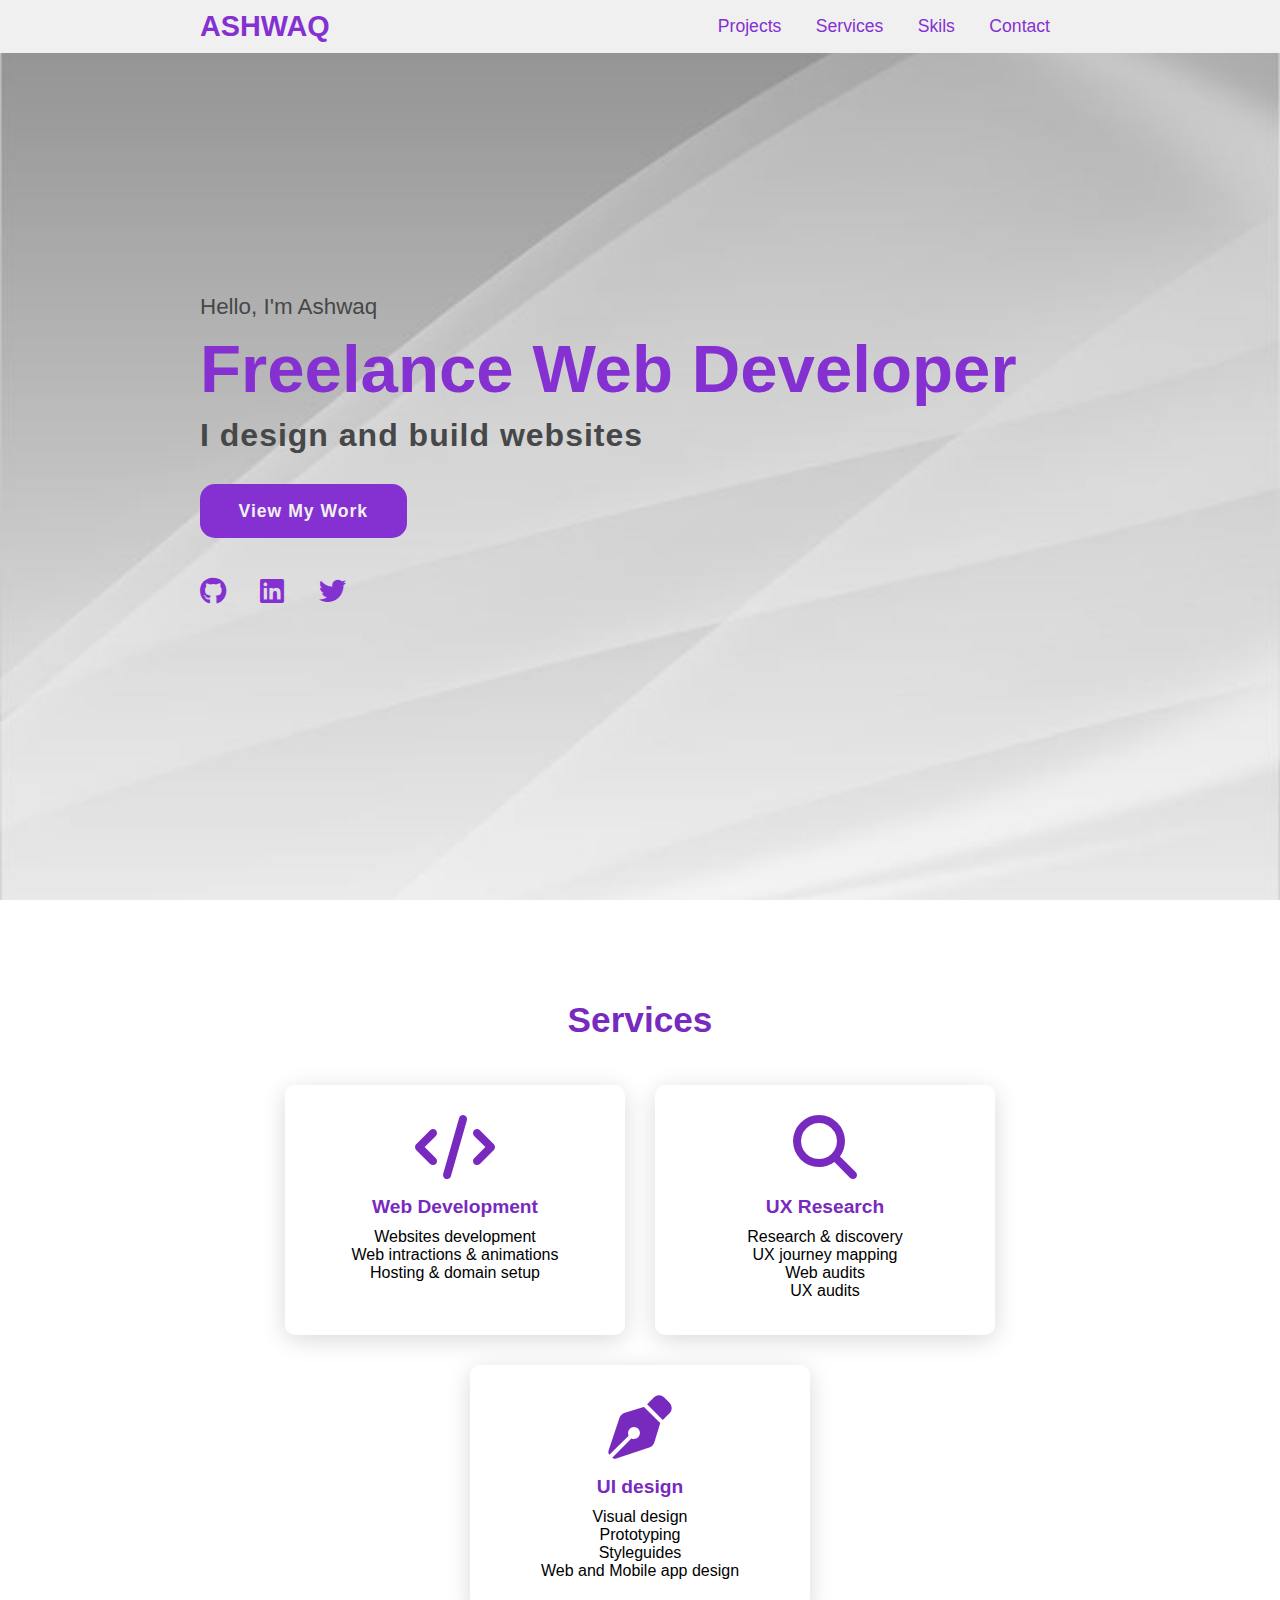
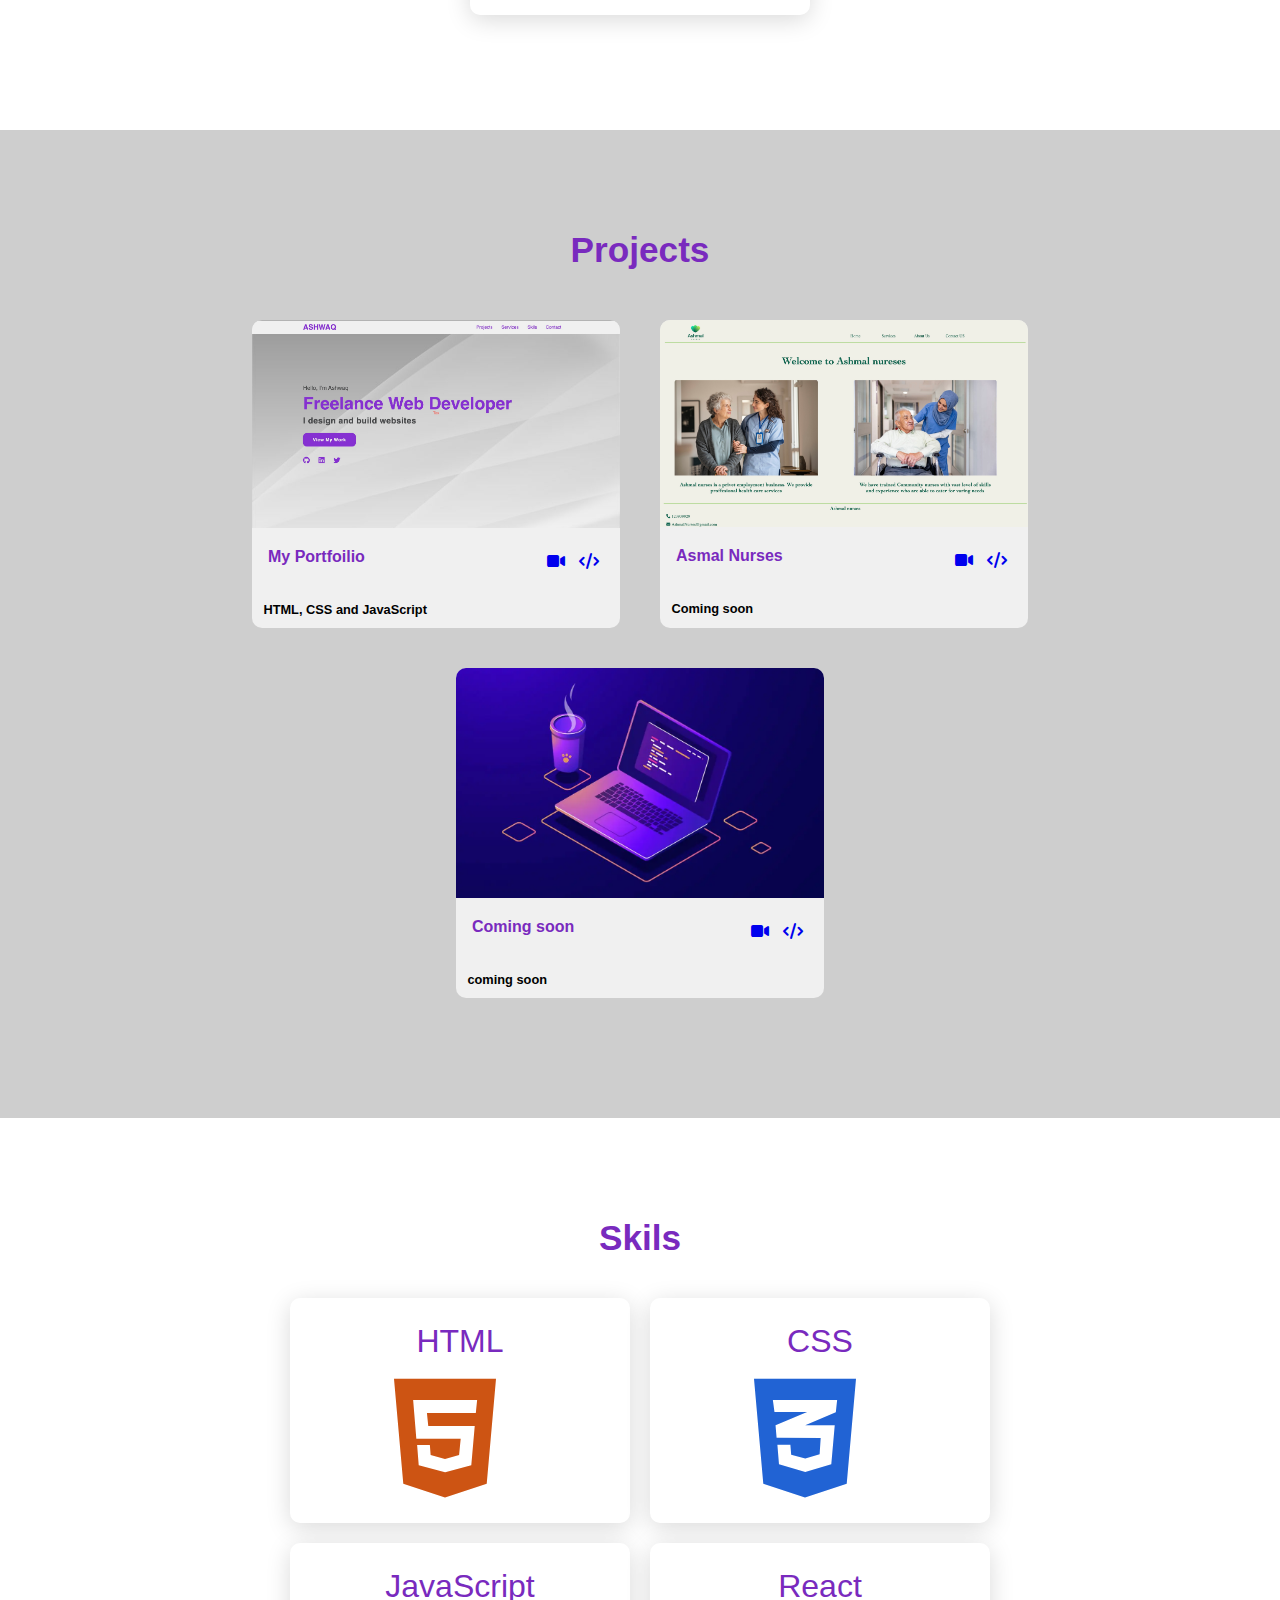
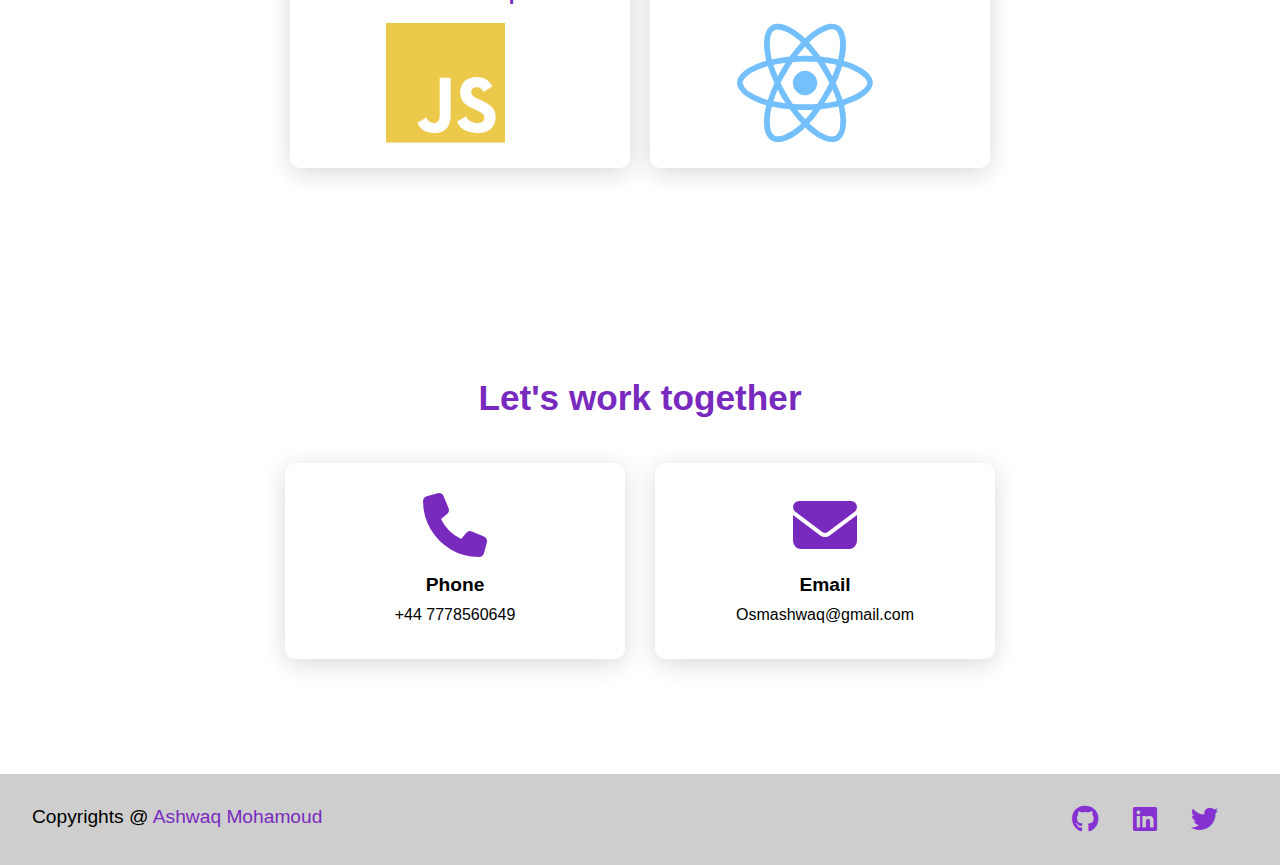
==== index.html @ 0eb19bd8 "HI" ====
<!DOCTYPE html>
<html lang="en">
<head>
    <meta charset="UTF-8">
    <meta name="viewport" content="width=device-width, initial-scale=1.0">
    <link rel="stylesheet" herf="https://cdnjs.cloudflare.com/ajax/libs/font-awesome/6.5.1/css/all.min.css">
    <link rel="stylesheet" href="https://cdnjs.cloudflare.com/ajax/libs/font-awesome/6.4.2/css/all.min.css">
    <link rel="stylesheet" herf="https://icons8.com/icon/AZOZNnY73haj/github">
    <link rel="stylesheet" href="version.css">
    <title>Ashwaq </title>
</head>
<body>
    <header>
        
            <a href="#" class="logo"> Ashwaq </a>
            <nav class="navigation"> 
            
                <a href="#Projects" class="hideOnMobile"> Projects</a>
                <a href="#Services" class="hideOnMobile" > Services</a>
                <a href="#Skils"  class="hideOnMobile"> Skils</a>
                <a href="#Contact"  class="hideOnMobile"> Contact </a>
                <a onclick= showsideBar() class="menICon"> <i class="fa-solid fa-bars" ></i></a>
                
               
            </div>
            </nav>

            <nav class="sideBar">
                <a onclick= hideSideBar() class="menICon"><i class="fa-solid fa-x"></i></i></a>
                
               <a  href="#Projects" class="menue-items"> Projects</a>
               <a  href="#Services"class="menue-items" > Services</a>
               <a  href="#Skils" class="menue-items"> Skils</a>
               <a  href="#Contact" class="menue-items"> Contact </a>
            </nav>
        
    </header>
    <section class="main">
        <div>
            <h2>Hello, I'm Ashwaq<br><span>  Freelance Web Developer</span> </h2>
            <h3> I design and build websites</h3>
            <a href="#Projects" id="Project" class="main-btn"> View My Work </a>
            <div class="icons" >
                <a href="https://github.com/AshwaqOsman"><i class="fa-brands fa-github"></i></a>
                <a href="https://www.linkedin.com/feed/"><i class="fa-brands fa-linkedin"></i></a>
                <a href="https://twitter.com/waaashwaq?s=11&t=D5oo-6QSOzJYgbG1SC8eMA"><i class="fa-brands fa-twitter"></i></a>
            </div>
        </div>
        
    </section>

    <section class="cards" id="Services">
        <h2 class="title">Services</h2>
        <div class="content">

            <div class="card">
                <div class="icon">
                    <i class="fa-solid fa-code"></i>
                </div>
                <div class="info"> 
                    <h3> Web Development</h3>
                    <p> Websites development <br> Web intractions & animations <br> Hosting & domain setup</p>
                </div>
             </div>
             <div class="card">
                <div class="icon">
                    <i class="fa-solid fa-magnifying-glass"></i>
                </div>
                <div class="info">
                    <h3> UX Research</h3>
                    <p> Research & discovery <br> UX journey mapping <br>  Web audits <br> UX audits <br></p>
                </div>
                

            </div>
            <div class="card">
                <div class="icon">
                    <i class="fa-solid fa-pen-nib"></i>
                </div>
                <div class="info"> 
                    <h3>UI design</h3>
                    <p> Visual design <br> Prototyping <br> Styleguides <br> Web and Mobile app design</p>
                </div>
               

        </div>

    </section>


    <section class="Projects" id="Projects">
        <h2 class="title"> Projects</h2>
        <div class="content"> 
            <div class="project-card">
                <div class="  project-imge">
                    <img src="Screenshot 2024-02-02 at 00.38.44 2.jpg ">
                </div>
                <div class="project-info">
                    <span>My Portfoilio</span>
                    <div class="project-icons">
                        <a href="#" > <i class="fa-solid fa-video"></i></a>
                        <a href="https://github.com/AshwaqOsman/My-portfoilio" ><i class="fa-solid fa-code"></i> </a>
                    </div>
                </div>
                <div>
                    <div class="projet-desc">
                    <p> HTML, CSS and JavaScript</p>
                       
                    </div>
                </div>
            </div>
            <div class="project-card">
                <div class="  project-imge">
                    <img src="Ashmal pic.jpg">
                </div>
                <div class="project-info">
                    <span>Asmal Nurses</span>
                    <div class="project-icons">
                        <a href="#" > <i class="fa-solid fa-video"></i></a>
                        <a href="#" ><i class="fa-solid fa-code"></i> </a>
                    </div>
                </div>
                <div>
                    <div class="projet-desc">
                    <p> Coming soon</p>
                       
                    </div>
                </div>
            </div>
            <div class="project-card">
                <div class="  project-imge">
                    <img src="background.webp">
                </div>
                <div class="project-info">
                    <span>Coming soon</span>
                    <div class="project-icons">
                        <a href="#" > <i class="fa-solid fa-video"></i></a>
                        <a href="#" ><i class="fa-solid fa-code"></i> </a>
                    </div>
                </div>
                <div>
                    <div class="projet-desc">
                    <p> coming soon</p>
                       
                    </div>
                </div>
            </div>
        </div>
    </section>

    <section class="main-skils" id="Skils">
        <h3 class="skils-title">Skils</h3>
        
            <div class="skils-content">
            <div class="skil">
                <div class="skils-icon">
                    <h3> HTML</h3>
                    <i class="fa-brands fa-html5" style="color: #cd5413;"></i>
                </div>
                <div></div>
            </div>
            <div class="skil">
                <div class="skils-icon">
                    <h3> CSS</h3>
                    <i class="fa-brands fa-css3-alt" style="color: #2163d4;"></i>
                </div>
            </div>
            <div class="skil">
                <div class="skils-icon">
                    <h3> JavaScript</h3>
                    <i class="fa-brands fa-js" style="color: #ecc94b;"></i>
                </div>
            </div>
            <div class="skil">
                <div class="skils-icon">
                    <h3> React</h3>
                    <i class="fa-brands fa-react" style="color: #74C0FC;"></i>
                </div>
            </div>
            
            </div>

        </div>

    </section>

    <section class="card-contact" id="Contact">
        <h2 class="title"> Let's work together</h2>
        <div class="content">

            <div class="card">
                <div class="icon">
                    <i class="fa-solid fa-phone"></i>
                </div>
                <div class="info"> 
                    <h3> Phone</h3>
                    <p> +44 7778560649</p>
                </div>
            </div>

            <div class="card">
                <div class="icon">
                    <i class="fa-solid fa-envelope"></i>
                </div>
                <div class="info"> 
                    <h3> Email</h3>
                    <p>Osmashwaq@gmail.com</p>
                </div>
            </div>
        </div>




    </section>

    <footer class="footer">
        <p class="footer-title"> Copyrights @ <span> Ashwaq Mohamoud</span></p>
        <div class="icons" >
            <a href="https://github.com/AshwaqOsman"><i class="fa-brands fa-github"></i></a>
            <a href="https://www.linkedin.com/feed/"><i class="fa-brands fa-linkedin"></i></a>
            <a href="https://twitter.com/waaashwaq?s=11&t=D5oo-6QSOzJYgbG1SC8eMA"><i class="fa-brands fa-twitter"></i></a>
        </div>

    </footer>
    
    <script>
        
       
        
        function showsideBar(){
            const sideBar= document.querySelector('.sideBar')
            sideBar.style.display= "flex"
           
            
        }
      
        function hideSideBar(){
            const sideBar= document.querySelector('.sideBar')
            sideBar.style.display= "none"
        }

       
        sideBar.addEventListener('click', () => {
        
});
            

    </script>


    
</body>
</html>
---- version.css ----
*{
    font-family: 'Poppins', sans-serif;
    margin: 0;
    padding: 0;
    box-sizing: border-box;
    scroll-behavior: smooth;

}
header{
    background-color: #f0f0f0;
    width: 100%;
    position: fixed;
    z-index: 999;
    display: flex;
    justify-content: space-between;
    align-items: center;
    padding: 10px 200px;
    position: fixed;
    
}
.logo{
    text-decoration: none;
    color: #8530d1;
    text-transform: uppercase;
    font-weight: 700;
    font-size: 1.8em;
}
.navigation a {
    color: #8530d1;
    text-decoration: none;
    font-size: 1.1em;
    font-weight: 500;
    padding-left: 30px;
    
}
.navigation a {
    color: #8530d1;
    text-decoration: none;
    font-size: 1.1em;
    font-weight: 500;
    padding-left: 30px;
    
}
section{
    padding: 100px 200px;

}
.navigation a:hover {
    color: #3a6cf4;

}
.main{
    width: 100%;
    min-height: 100vh;
    display: flex;
    align-items: center;
    background:url(background3.jpeg) no-repeat;
    background-size:cover;
    background-position: center;
    background-attachment: fixed;
}
.main h2{
    color:rgb(69, 71, 72);
    font-size: 1.4em;
    font-weight: 500;
}

.main h2 span{
    display: inline-block;
    margin-top: 10px;
    color:#8530d1;
    font-size: 3em;
    font-weight: 600;
}
.main h3{
    color:rgb(69, 71, 72);
    font-size: 2em;
    font-weight: 600;
    letter-spacing: 1px;
    margin-top: 10px;
    margin-bottom: 30px;
}
.main-btn{
    color: #f0f0f0;
    background-color: #8530d1;
    text-decoration: none;
    font-size:1.1em ;
    font-weight: 600;
    display: inline-block;
    padding: 0.9375em 2.1875em;
    letter-spacing: 1px;
    border-radius: 15px;
    margin-bottom: 40px;
    transition: 0.7s ease;
   
}
.main-btn:hover{
    background-color:#792abe;
    transform: scale(1.1);

}
.fa-brands { 
    color: #8530d1;
    font-size: 1.7em;
    padding-right: 30px;

}
.title{
    display: flex;
    justify-content: center;
    color: #792abe;
    font-size: 2.2em;
    font-weight: 600;
    margin-bottom: 30px;
}
.content{
    display: flex;
    justify-content: center;
    flex-direction: row;
    flex-wrap: wrap;
}
.card{
    background-color: white;
    width: 21.25em;
    box-shadow: 0 5px 25px rgba(1 1 1 /15%);
    border-radius: 10px;
    padding: 25px;
    margin: 15px;
    transition: 0.7s ease;
}
.card:hover{
    transform: scale(1.1);

}
.icon{
    color: #792abe;
    font-size: 5em;
    text-align: center;
}

.info{
    text-align: center;
    margin: 10px;
}

.info h3{
    color: #792abe;
    font-size: 1.2em;
    font-weight: 700;
    margin: 10px;
}
.Projects{
    background-color:#cecece ;
}
.Projects .content{
    margin-top: 30px;
}
.project-card{
    background-color: #f0f0f0;
    border: 1px soild black;
    min-height: 14em;
    width: 23em;
    overflow: hidden;
    border-radius: 10px;
    margin: 20px;
    transition: 0.7s ease;
    
}
.project-card:hover{
    transform: scale(1.1);
}

.project-imge img{
    width: 100%;
}
.project-info{
    
    padding: 1em;
}
.projet-desc{
    font-size: 0.8em;
    color: black;
    margin: 5px;
    font-weight: 600;
    padding: 0.5em;
}
.project-info{
    font-weight: 600;
    color: #792abe;
    display: flex;
    justify-content: space-between;

    padding: 1em;
}
.project-title{
    font-weight: 600;
    color: #792abe;
    display: flex;
    justify-content: space-between;
}

.fa-solid{
    margin: 5px;

}

.skils-title{
    display: flex;
    justify-content: center;
    color: #792abe;
    font-size: 2.2em;
    font-weight:600;
    margin-bottom: 30px;
}
.skils-content{
    display: flex;
    justify-content: center;
    flex-direction: row;
    flex-wrap: wrap;
}
.skil{
    background-color: white;
    width: 21.25em;
    box-shadow: 0 5px 25px rgba(1 1 1 /15%);
    border-radius: 10px;
    padding: 15px;
    margin: 10px;
    transition: 0.7s ease;
}
.skil:hover{
    transform: scale(1.1);

}
.skils-icon{
  
    font-size: 5em;
    text-align: center;
}
.skil h3{
    color: #792abe;
    font-size: 0.4em;
    font-weight:300;
    margin: 10px;
}
.icon{
    font-size: 4em;
}
.card-contact .info h3{
    color: black;
}


.contact .info P {
    font-size: 1.5em;
}


footer{
    background-color:#cecece;
    color: #792abe;
    padding: 2em;
    display: flex;
    justify-content: space-between;
}
.footer-title{
    font-size: 1.2em;
    font-weight: 400;
    color: black;

}
.footer-title span{
    color: #792abe;
}

.sideBar{
   
    position: fixed;
    top: 0;
    right: 0;
    height: 100vh;
    width: 50%;
    z-index: 999;
    background-color:#cecece4c;
    backdrop-filter: blur(30px);
    box-shadow: -10px 0 10px rgba(0,0,0,0.1);
    display: none;
    flex-direction: column;
    align-items: center;
    padding: 0 25px ;

   
}
.sideBar a{
    width: 100%;
    text-decoration: none;
    display: inline-block;
    margin-top: 30px;
    font-size: 1.1em;
    font-weight: 500;
    
    
   
}
.sideBar a:hover{
    
  
    color: #8a49c4;
    font-weight: 400;

}
.fa-bars{
    display: none;
    font-weight: 700;
    font-size: 1.8em;
    margin-bottom: 10px;
    
}
@media (max-width: 1023px){
    header{
        padding: 12px 20px;
    }
    .navigation a{
        padding-left: 10px;
    }
    .title{
        font-size: 1.8em;
    }
    section{
        padding: 80px 20px;
    }
    .main h2{
        font-size: 1em;
 
    }
    .main h3{
        font-size: 1.6em;
    }
    main span{
        font-weight: 600;
    }
    .content{
        flex-direction: column;
        align-items: center;
    }
   
}
@media (max-width: 641px){
    body{
        font-size: 12px;
    }
    .main h2{
        font-size: 0.8em;

    }
    .main h3{
        font-size: 1.4em;
    }
    footer .icons{
        display: flex;
        justify-content: space-between ;
    }
    footer span{
        padding-right: 10px;
        
    }
    .fa-bars{
        display: flex;
    }
   .hideOnMobile{
    display: none;
   }
   
}
@media (max-width: 300px){
    body{
        font-size: 10px;
    }
    footer{
        font-size:7px ; 
    }
    footer span{
        padding-right: 10px;
        
    }
    footer .icons{
        display: flex;
        justify-content: space-between ;
    }
}
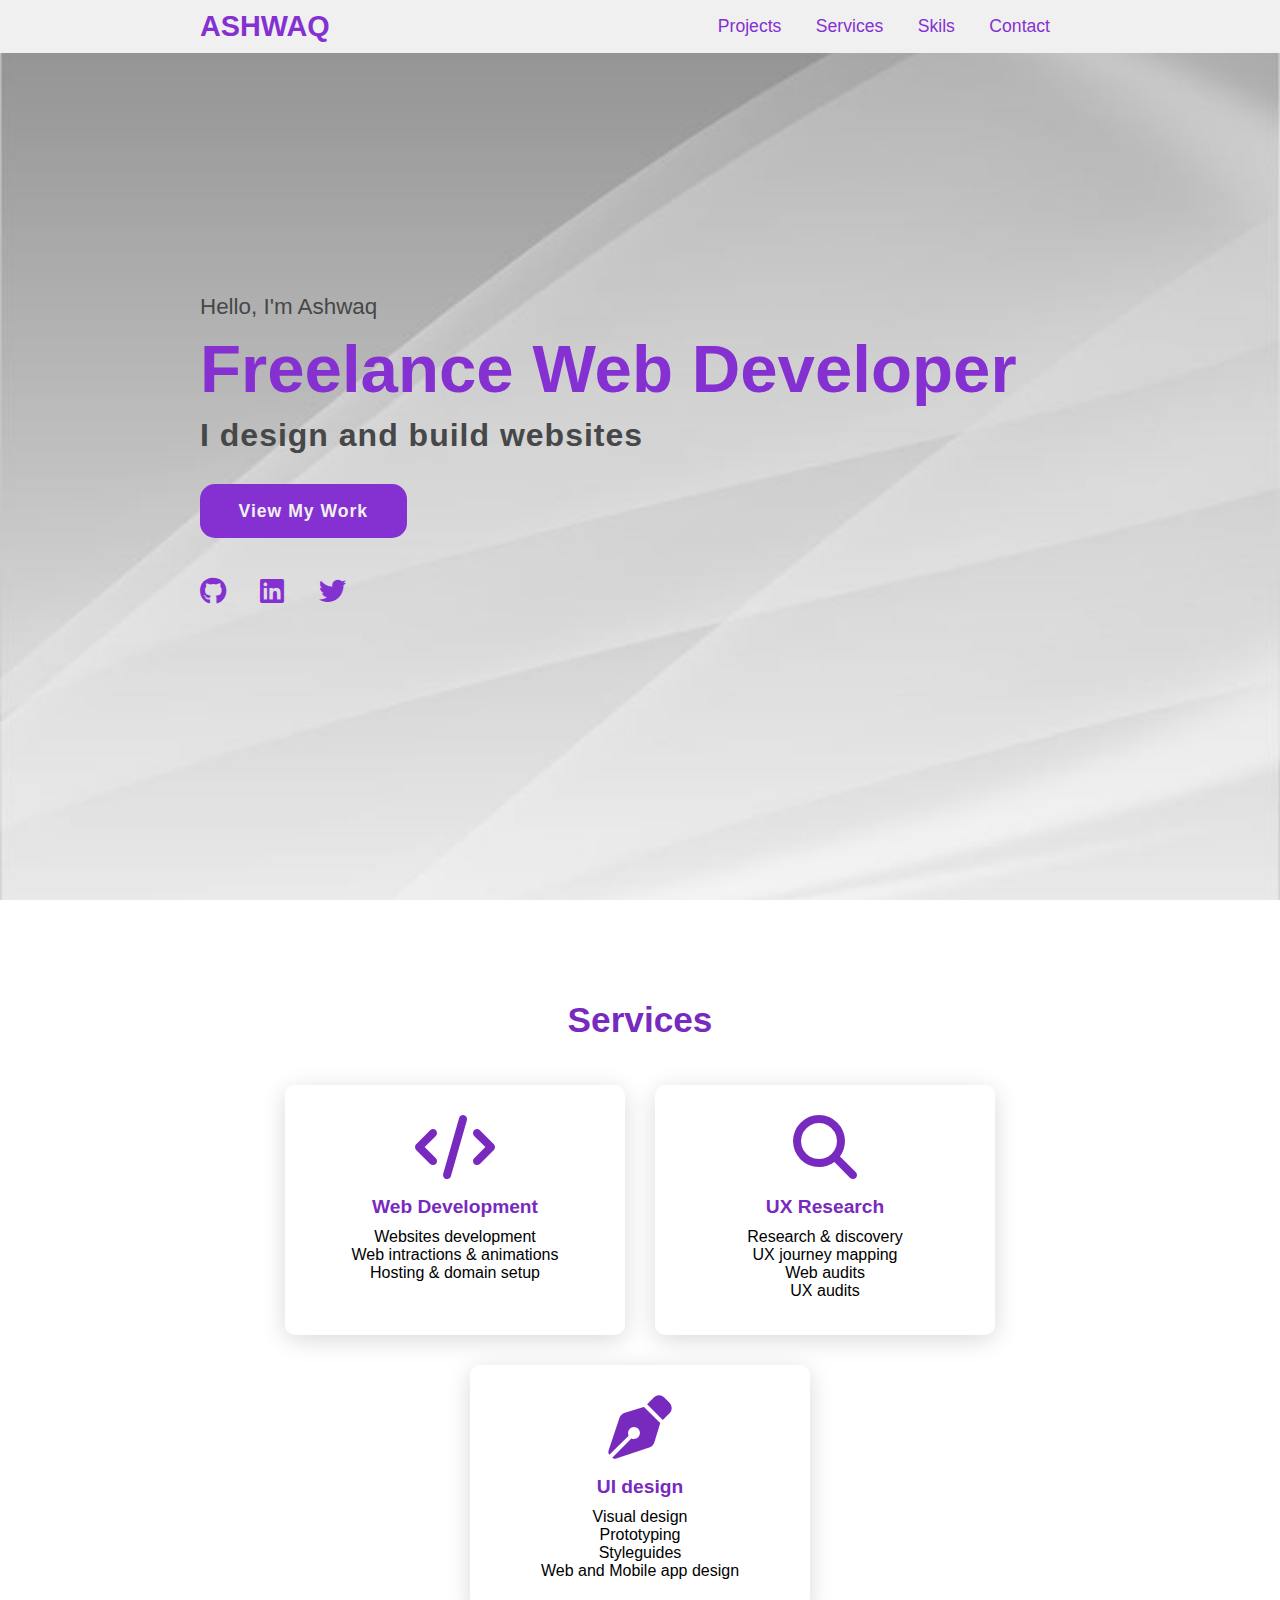
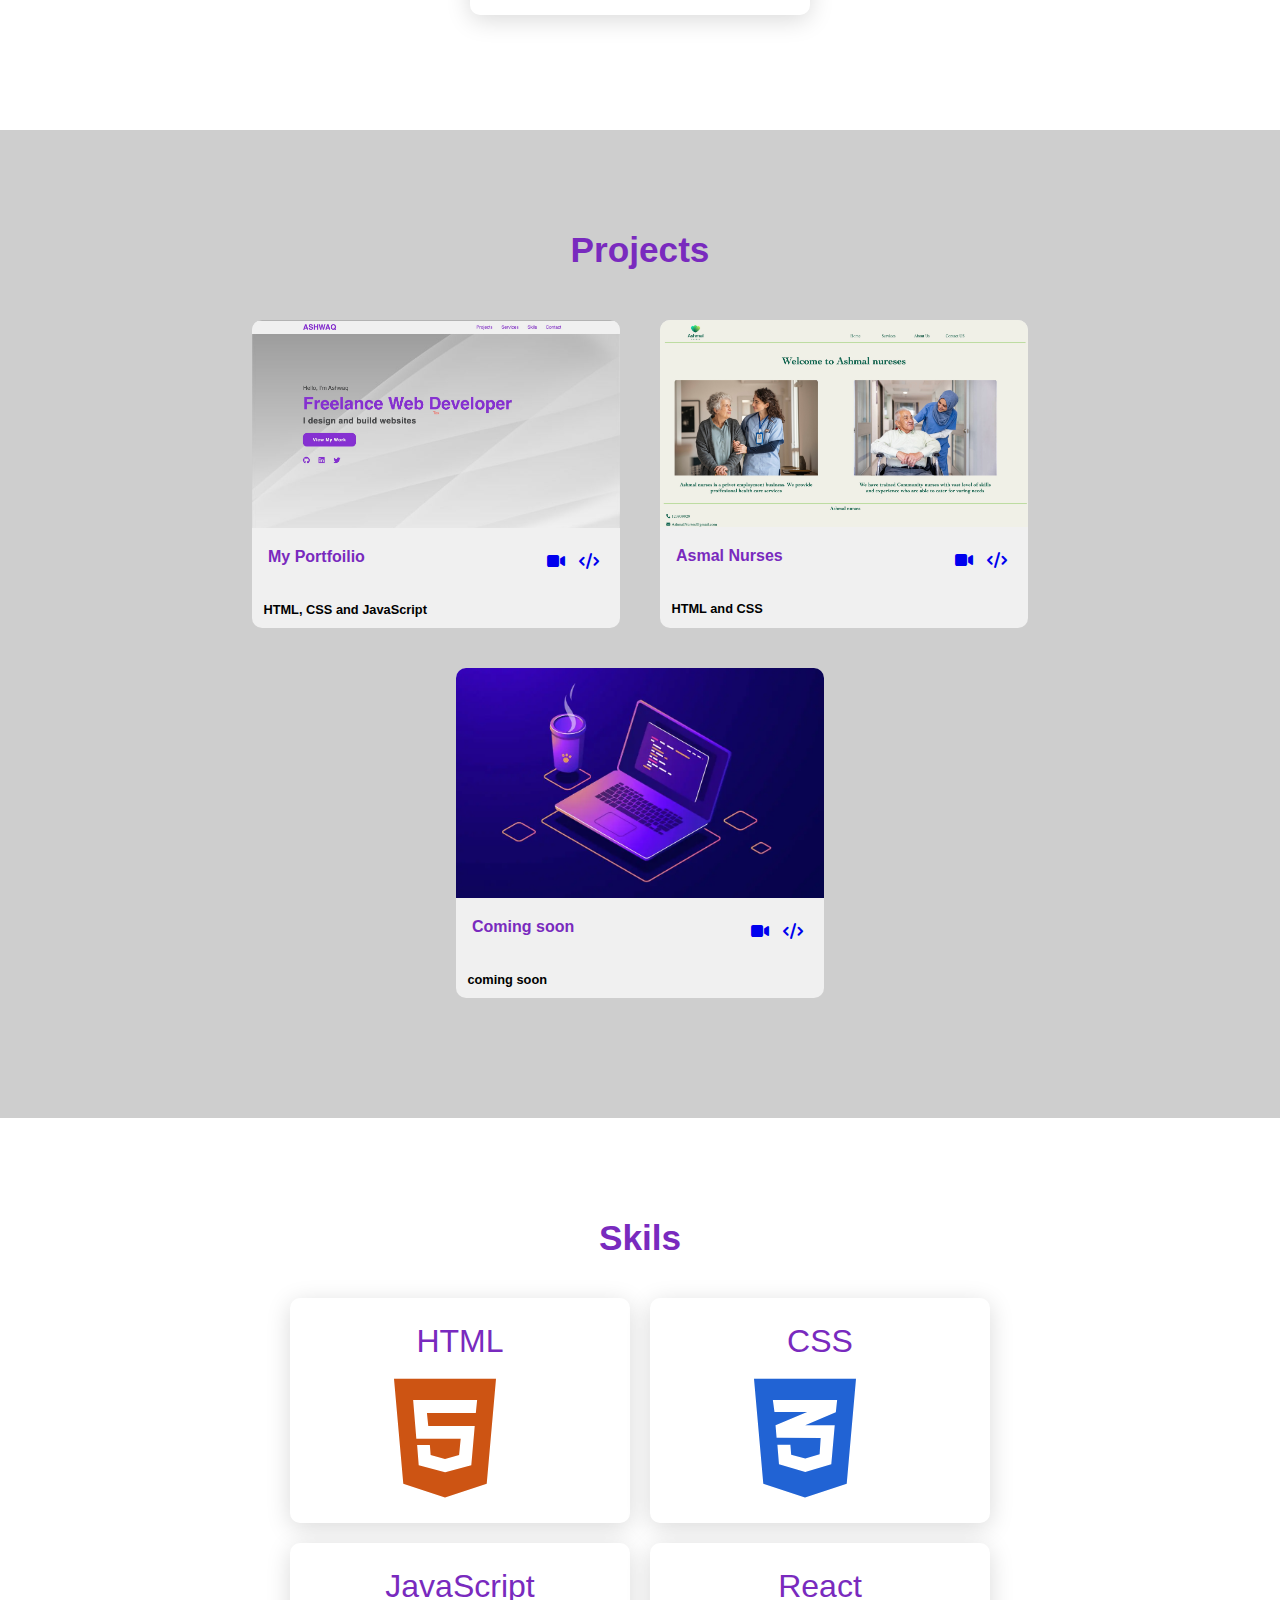
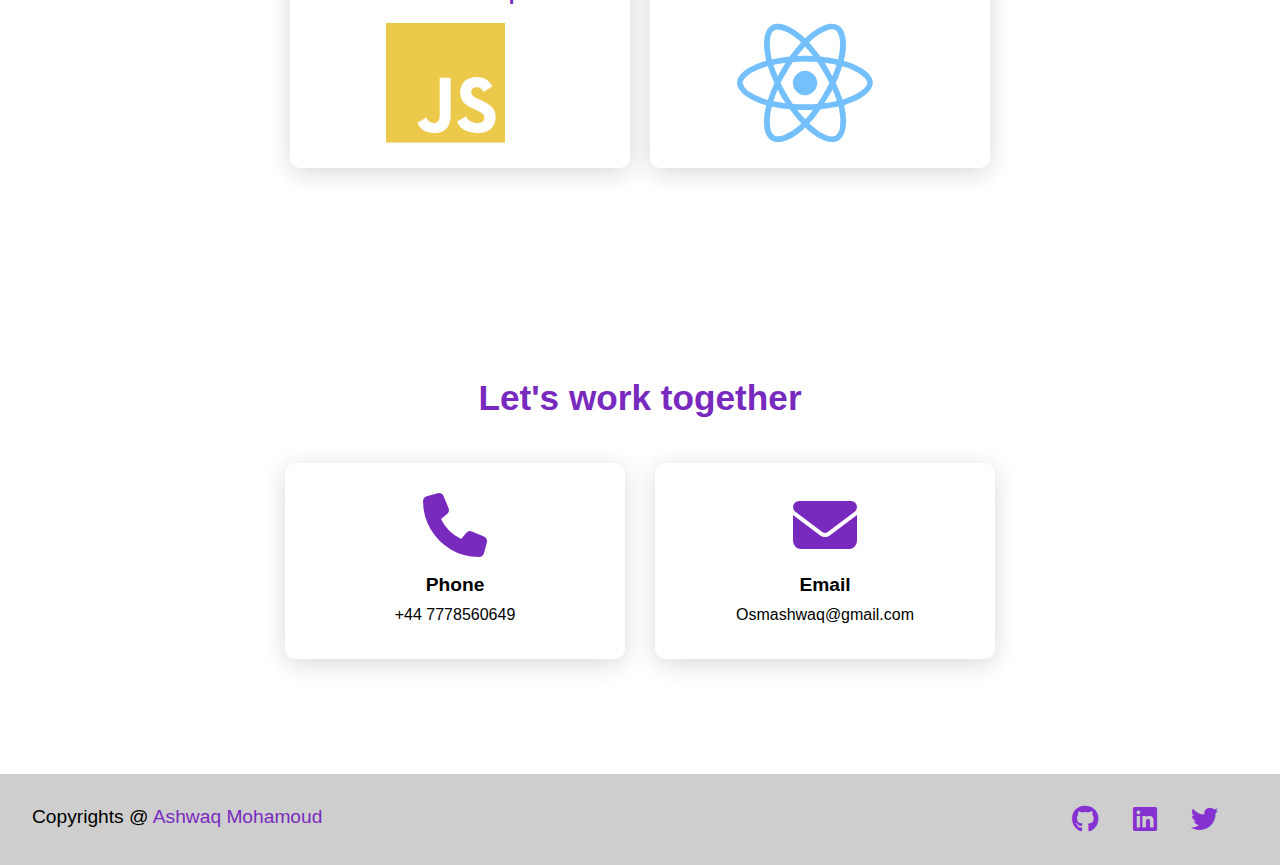
==== commit 919d04ba: "links added" ====
--- a/index.html
+++ b/index.html
@@ -116,13 +116,13 @@
                 <div class="project-info">
                     <span>Asmal Nurses</span>
                     <div class="project-icons">
-                        <a href="#" > <i class="fa-solid fa-video"></i></a>
-                        <a href="#" ><i class="fa-solid fa-code"></i> </a>
+                        <a href="https://ashmal-care.s3.eu-west-2.amazonaws.com/firstProject/index.html"> <i class="fa-solid fa-video"></i></a>
+                        <a href="https://github.com/AshwaqOsman/firstProject"><i class="fa-solid fa-code"></i> </a>
                     </div>
                 </div>
                 <div>
                     <div class="projet-desc">
-                    <p> Coming soon</p>
+                    <p> HTML and CSS</p>
                        
                     </div>
                 </div>
